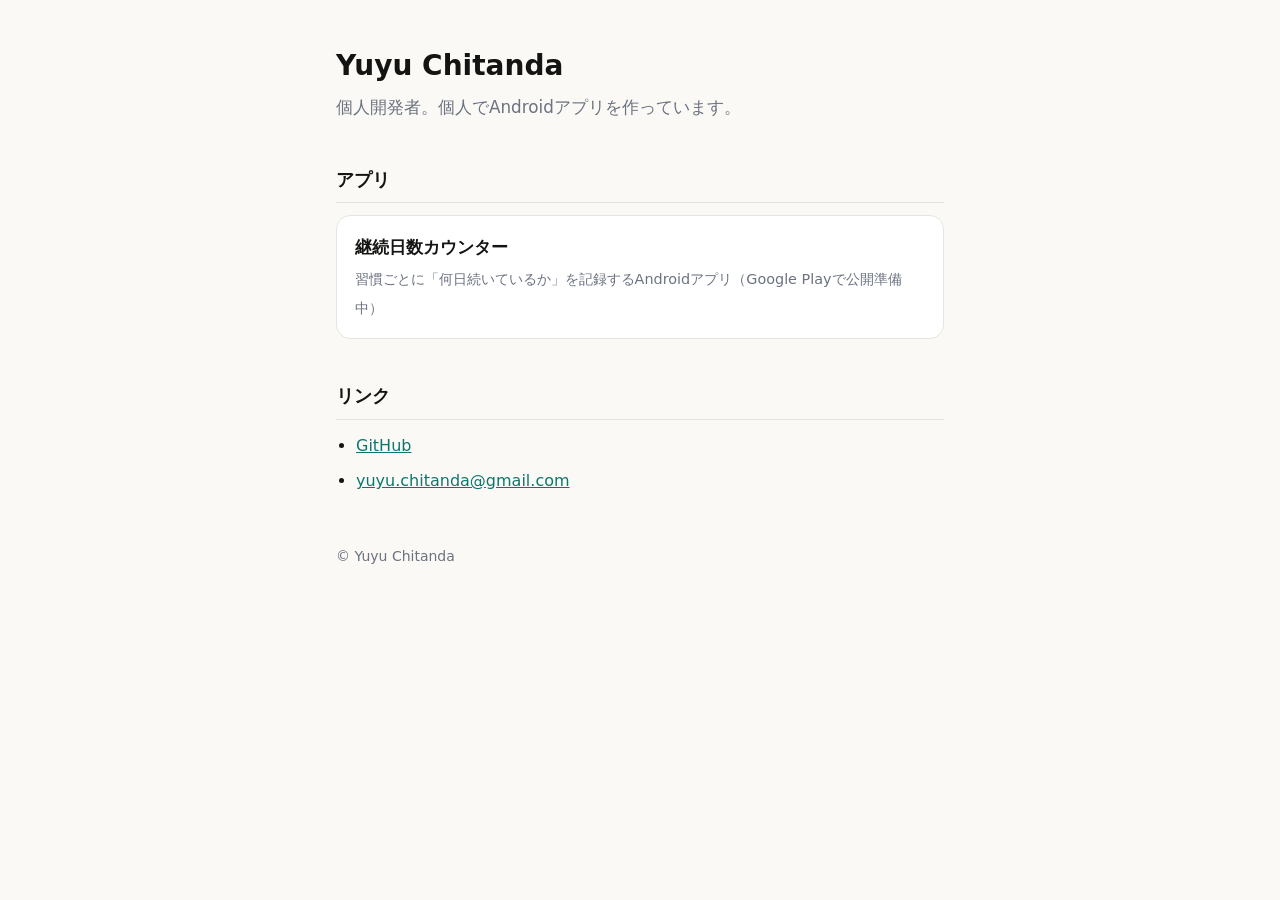
==== index.html @ 4814ce47 "Add files via upload" ====
<!doctype html>
<html lang="ja">
<head>
<meta charset="utf-8">
<meta name="viewport" content="width=device-width, initial-scale=1">
<title>Yuyu Chitanda</title>
<meta name="description" content="個人でAndroidアプリを作っている Yuyu Chitanda のサイトです。">
<link rel="stylesheet" href="style.css">
</head>
<body>
<header>
  <h1>Yuyu Chitanda</h1>
  <p class="lead">個人開発者。個人でAndroidアプリを作っています。</p>
</header>
<main>
  <h2>アプリ</h2>
  <a class="card" href="streak-counter/">
    <strong>継続日数カウンター</strong>
    <span>習慣ごとに「何日続いているか」を記録するAndroidアプリ（Google Playで公開準備中）</span>
  </a>

  <h2>リンク</h2>
  <ul>
    <li><a href="https://github.com/Yuyu-Chitanda">GitHub</a></li>
    <li><a href="mailto:yuyu.chitanda@gmail.com">yuyu.chitanda@gmail.com</a></li>
  </ul>
</main>
<footer>
  <p>&copy; Yuyu Chitanda</p>
</footer>
</body>
</html>
---- style.css ----
:root {
  --bg: #faf9f5;
  --surface: #ffffff;
  --border: #e7e5e0;
  --text: #141413;
  --muted: #6b7280;
  --accent: #0f766e;
}
@media (prefers-color-scheme: dark) {
  :root {
    --bg: #141413;
    --surface: #1f1f1e;
    --border: #33322f;
    --text: #faf9f5;
    --muted: #b4b4ae;
    --accent: #2dd4bf;
  }
}
* { box-sizing: border-box; }
body {
  margin: 0;
  background: var(--bg);
  color: var(--text);
  font-family: system-ui, -apple-system, "Segoe UI", "Hiragino Kaku Gothic ProN", "Yu Gothic UI", Meiryo, sans-serif;
  line-height: 1.8;
}
main, header, footer { max-width: 40rem; margin: 0 auto; padding: 0 1rem; }
header { padding-top: 3rem; }
h1 { font-size: 1.75rem; line-height: 1.3; margin: 0 0 .5rem; }
h2 { font-size: 1.15rem; margin: 2.5rem 0 .75rem; padding-bottom: .4rem; border-bottom: 1px solid var(--border); }
h3 { font-size: 1rem; margin: 1.5rem 0 .5rem; }
p { margin: 0 0 1rem; }
.lead { font-size: 1.05rem; color: var(--muted); margin-bottom: 1.5rem; }
.status {
  display: inline-block;
  padding: .35rem .8rem;
  border: 1px solid var(--border);
  border-radius: 999px;
  background: var(--surface);
  font-size: .9rem;
}
ul { padding-left: 1.25rem; margin: 0 0 1rem; }
li { margin-bottom: .4rem; }
a { color: var(--accent); }
a:focus-visible { outline: 2px solid var(--accent); outline-offset: 2px; }
footer { padding-top: 2rem; padding-bottom: 3rem; color: var(--muted); font-size: .875rem; }
.card {
  display: block;
  padding: 1rem 1.1rem;
  margin-bottom: .75rem;
  border: 1px solid var(--border);
  border-radius: 14px;
  background: var(--surface);
  color: var(--text);
  text-decoration: none;
}
.card:hover { border-color: var(--accent); }
.card strong { display: block; font-size: 1.05rem; margin-bottom: .15rem; }
.card span { color: var(--muted); font-size: .9rem; }
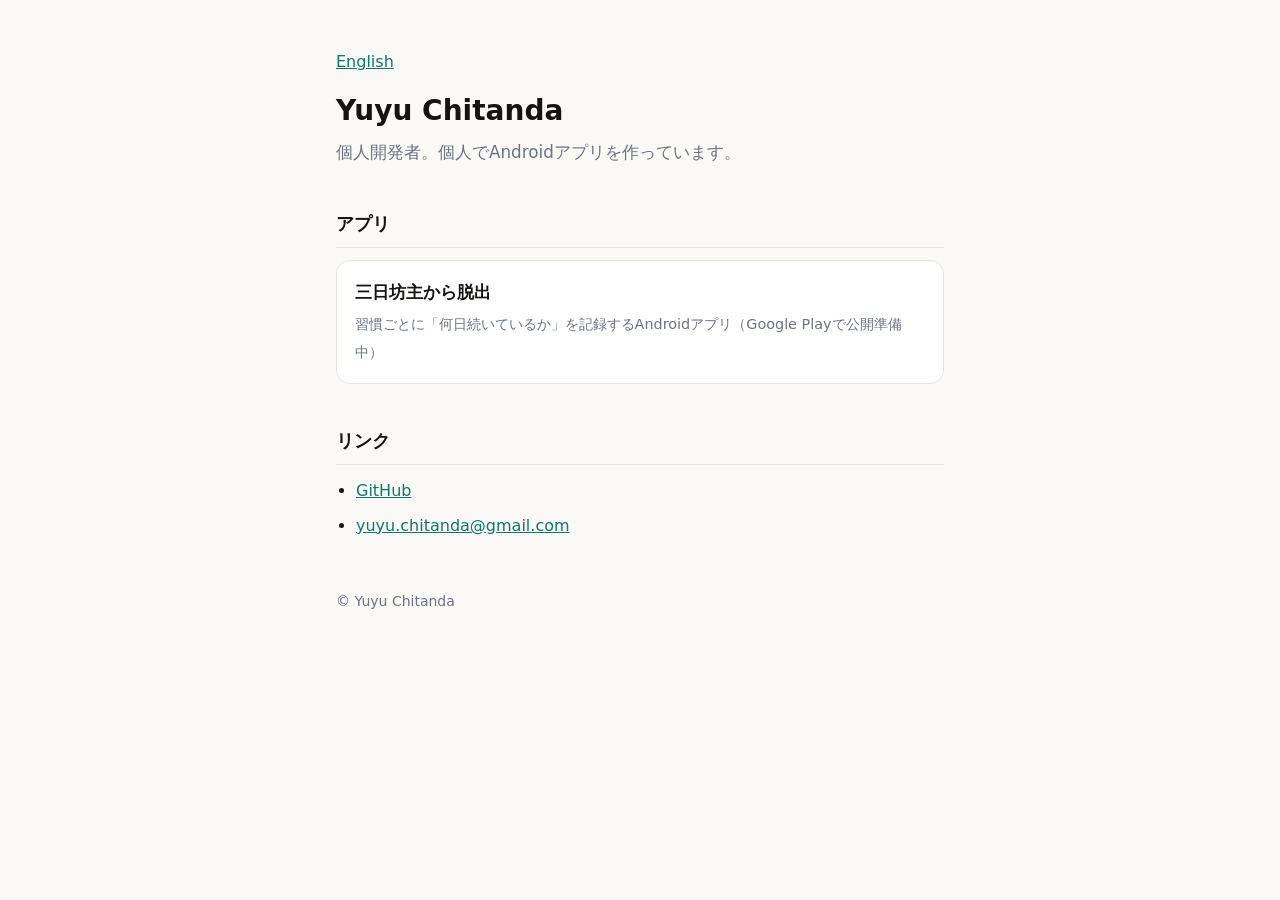
==== commit 5e4258a6: "Add files via upload" ====
--- a/index.html
+++ b/index.html
@@ -9,13 +9,14 @@
 </head>
 <body>
 <header>
+  <p><a href="en/" hreflang="en">English</a></p>
   <h1>Yuyu Chitanda</h1>
   <p class="lead">個人開発者。個人でAndroidアプリを作っています。</p>
 </header>
 <main>
   <h2>アプリ</h2>
   <a class="card" href="streak-counter/">
-    <strong>継続日数カウンター</strong>
+    <strong>三日坊主から脱出</strong>
     <span>習慣ごとに「何日続いているか」を記録するAndroidアプリ（Google Playで公開準備中）</span>
   </a>
 
